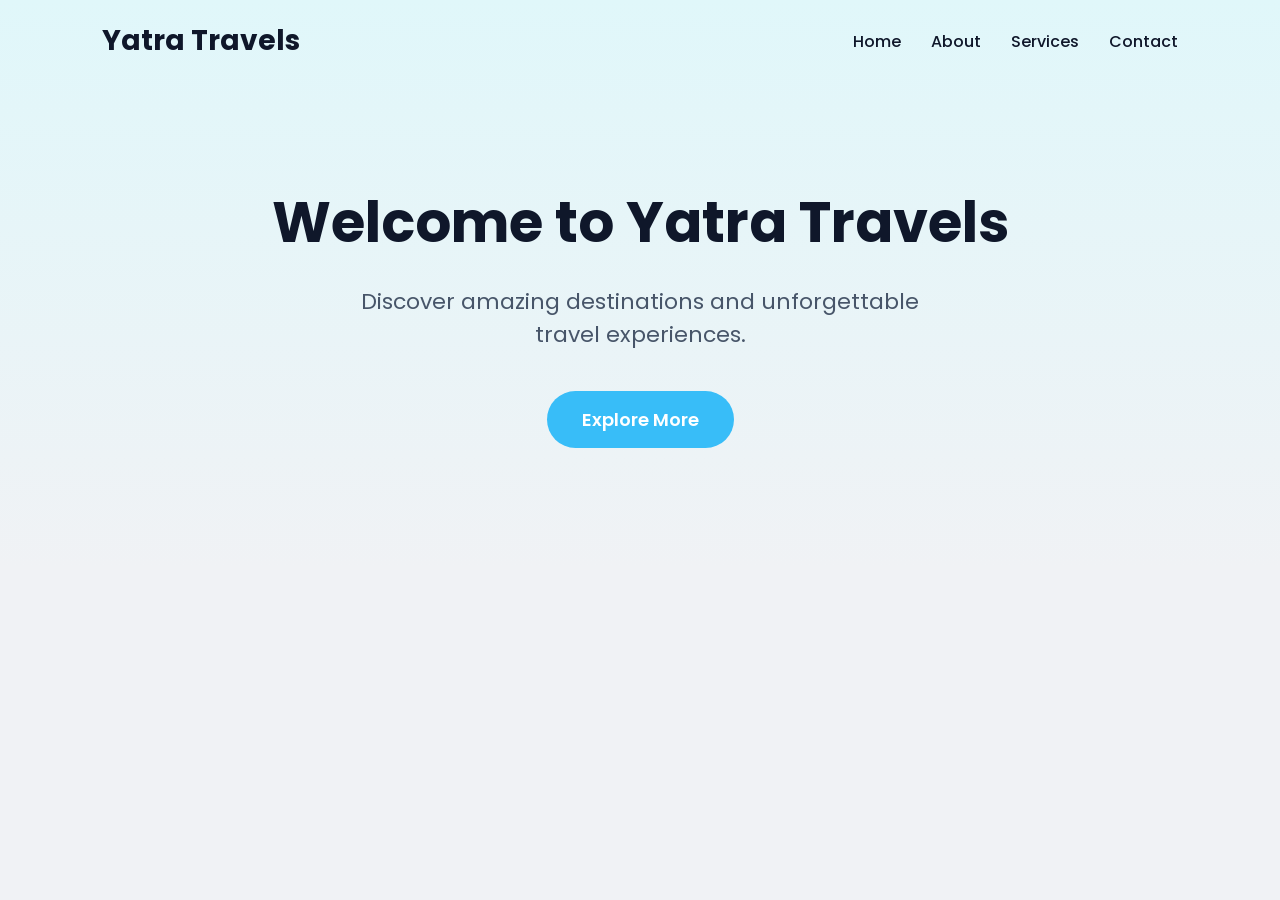
==== index.html @ 869d0006 "Yatra Travels homepage structure with basic layouts" ====
<!DOCTYPE html>
<html lang="en">
<head>
    <meta charset="UTF-8">
    <meta name="viewport" content="width=device-width, initial-scale=1.0">
    <title>Yatra Travels</title>
    <link rel="stylesheet" href="style.css">
    <link rel="stylesheet" href="https://cdnjs.cloudflare.com/ajax/libs/font-awesome/6.0.0-beta3/css/all.min.css">
    <link href="https://fonts.googleapis.com/css2?family=Poppins:wght@400;500;600;700&display=swap" rel="stylesheet">
</head>
<body>

    <nav class="navbar">
        <div class="logo">
            Yatra Travels
        </div>
        <ul class="nav-links">
            <li><a href="#hero">Home</a></li>
            <li><a href="#about">About</a></li>
            <li><a href="#services">Services</a></li>
            <li><a href="#contact">Contact</a></li>
        </ul>
    </nav>

    <main id="hero" class="hero">
        <h1>Welcome to Yatra Travels</h1>
        <p>Discover amazing destinations and unforgettable travel experiences.</p>
        <button>Explore More</button>
    </main>

    <script src="script.js"></script>

</body>
</html>
---- style.css ----
*{
    margin:0;
    padding:0;
    box-sizing:border-box;
    font-family: 'Poppins', sans-serif;
}

body{
    background:#f0f2f5;
    color: #333;
}

/* Navbar */

.navbar{
    display:flex;
    justify-content:space-between;
    align-items:center;
    padding:20px 8%;
    background: transparent;
    position: fixed;
    width: 100%;
    top: 0;
    left: 0;
    z-index: 1000;
    transition: background 0.3s ease, box-shadow 0.3s ease;
}

.navbar.scrolled {
    background: #ffffff;
    box-shadow: 0 2px 10px rgba(0,0,0,0.1);
}

.logo{
    color:#0f172a;
    font-size:28px;
    font-weight:bold;
}

.navbar.scrolled .logo {
    color: #0f172a;
}

.nav-links{
    display:flex;
    list-style:none;
    gap:30px;
}

.nav-links a{
    text-decoration:none;
    color:#0f172a;
    font-size:16px;
    font-weight: 500;
    transition: color 0.3s ease;
}

.nav-links a:hover{
    color:#38bdf8;
}

.navbar.scrolled .nav-links a {
    color: #0f172a;
}

.navbar.scrolled .nav-links a:hover {
    color: #38bdf8;
}

/* Hero Section */

.hero{
    text-align:center;
    padding: 180px 20px 120px;
    background: linear-gradient(to bottom, #e0f7fa, #f0f2f5);
    min-height: 60vh;
    display: flex;
    flex-direction: column;
    justify-content: center;
    align-items: center;
}

.hero h1{
    font-size:56px;
    color:#0f172a;
    margin-bottom:20px;
    font-weight: 700;
}

.hero p{
    font-size:22px;
    color:#475569;
    margin-bottom:40px;
    max-width: 600px;
}

.hero button{
    background:#38bdf8;
    color:white;
    border:none;
    padding:15px 35px;
    border-radius:50px;
    cursor:pointer;
    font-size: 18px;
    font-weight: 600;
    transition: background 0.3s ease, transform 0.3s ease;
}

.hero button:hover {
    background: #0ea5e9;
    transform: translateY(-3px);
}
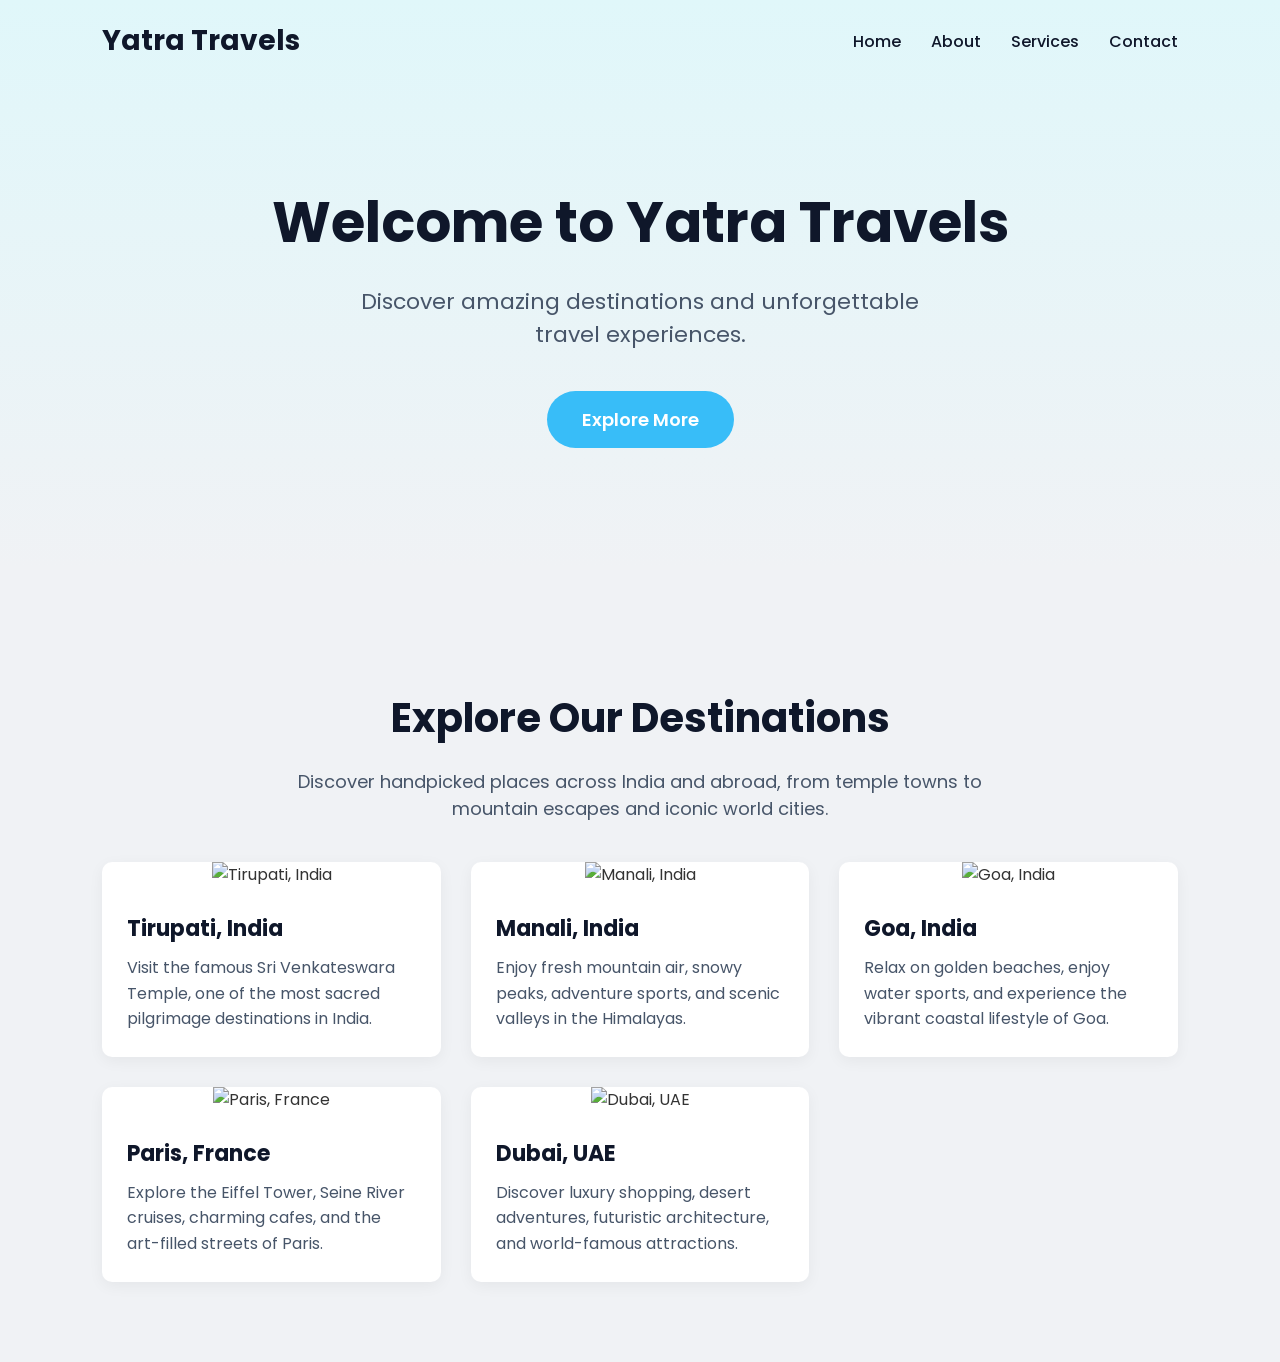
==== commit 00ed5d4b: "Updated home page destinations section with real images" ====
--- a/index.html
+++ b/index.html
@@ -15,18 +15,61 @@
             Yatra Travels
         </div>
         <ul class="nav-links">
-            <li><a href="#hero">Home</a></li>
-            <li><a href="#about">About</a></li>
-            <li><a href="#services">Services</a></li>
-            <li><a href="#contact">Contact</a></li>
+            <li><a href="index.html">Home</a></li>
+            <li><a href="about.html">About</a></li>
+            <li><a href="services.html">Services</a></li>
+            <li><a href="contact.html">Contact</a></li>
         </ul>
     </nav>
 
     <main id="hero" class="hero">
         <h1>Welcome to Yatra Travels</h1>
         <p>Discover amazing destinations and unforgettable travel experiences.</p>
-        <button>Explore More</button>
+        <a href="#destinations" class="hero-button">Explore More</a>
     </main>
+
+    <section id="destinations" class="section">
+        <h2>Explore Our Destinations</h2>
+        <p class="section-intro">Discover handpicked places across India and abroad, from temple towns to mountain escapes and iconic world cities.</p>
+        
+        <div class="destinations-grid">
+            <div class="destination-card">
+                <img src="https://commons.wikimedia.org/wiki/Special:FilePath/Sri_Venkateswara_Swamy_Temple_in_Tirumala_in_Chittoor_district%2CAndhra_Pradesh.jpg" alt="Tirupati, India">
+                <div class="card-content">
+                    <h3>Tirupati, India</h3>
+                    <p>Visit the famous Sri Venkateswara Temple, one of the most sacred pilgrimage destinations in India.</p>
+                </div>
+            </div>
+            <div class="destination-card">
+                <img src="https://commons.wikimedia.org/wiki/Special:FilePath/Manali_2022.jpg" alt="Manali, India">
+                <div class="card-content">
+                    <h3>Manali, India</h3>
+                    <p>Enjoy fresh mountain air, snowy peaks, adventure sports, and scenic valleys in the Himalayas.</p>
+                </div>
+            </div>
+            <div class="destination-card">
+                <img src="https://commons.wikimedia.org/wiki/Special:FilePath/Sunset_at_bogamalo_beach.jpg" alt="Goa, India">
+                <div class="card-content">
+                    <h3>Goa, India</h3>
+                    <p>Relax on golden beaches, enjoy water sports, and experience the vibrant coastal lifestyle of Goa.</p>
+                </div>
+            </div>
+            <div class="destination-card">
+                <img src="https://commons.wikimedia.org/wiki/Special:FilePath/Tour_Eiffel_360_Panorama.jpg" alt="Paris, France">
+                <div class="card-content">
+                    <h3>Paris, France</h3>
+                    <p>Explore the Eiffel Tower, Seine River cruises, charming cafes, and the art-filled streets of Paris.</p>
+                </div>
+            </div>
+            <div class="destination-card">
+                <img src="https://commons.wikimedia.org/wiki/Special:FilePath/Burj_Khalifa_(worlds_tallest_building)_and_the_Dubai_skyline_(25781049892).jpg" alt="Dubai, UAE">
+                <div class="card-content">
+                    <h3>Dubai, UAE</h3>
+                    <p>Discover luxury shopping, desert adventures, futuristic architecture, and world-famous attractions.</p>
+                </div>
+            </div>
+        </div>
+    </section>
 
     <script src="script.js"></script>
 
--- a/style.css
+++ b/style.css
@@ -94,7 +94,8 @@
     max-width: 600px;
 }
 
-.hero button{
+.hero a.hero-button {
+    text-decoration: none;
     background:#38bdf8;
     color:white;
     border:none;
@@ -104,9 +105,74 @@
     font-size: 18px;
     font-weight: 600;
     transition: background 0.3s ease, transform 0.3s ease;
+    display: inline-block;
 }
 
-.hero button:hover {
+.hero a.hero-button:hover {
     background: #0ea5e9;
     transform: translateY(-3px);
+}
+
+/* Destinations Section */
+
+.section {
+    padding: 120px 8% 80px;
+    text-align: center;
+}
+
+.section h2 {
+    font-size: 40px;
+    color: #0f172a;
+    margin-bottom: 20px;
+}
+
+.section-intro {
+    font-size: 18px;
+    color: #475569;
+    margin-bottom: 40px;
+    max-width: 700px;
+    margin-left: auto;
+    margin-right: auto;
+}
+
+.destinations-grid {
+    display: grid;
+    grid-template-columns: repeat(auto-fit, minmax(320px, 1fr));
+    gap: 30px;
+    margin-top: 40px;
+}
+
+.destination-card {
+    background: #fff;
+    border-radius: 10px;
+    overflow: hidden;
+    box-shadow: 0 4px 15px rgba(0,0,0,0.05);
+    transition: transform 0.3s ease, box-shadow 0.3s ease;
+}
+
+.destination-card:hover {
+    transform: translateY(-10px);
+    box-shadow: 0 10px 25px rgba(0,0,0,0.1);
+}
+
+.destination-card img {
+    width: 100%;
+    height: 220px;
+    object-fit: cover;
+}
+
+.card-content {
+    padding: 25px;
+    text-align: left;
+}
+
+.card-content h3 {
+    font-size: 22px;
+    margin-bottom: 10px;
+    color: #0f172a;
+}
+
+.card-content p {
+    line-height: 1.6;
+    color: #475569;
 }
